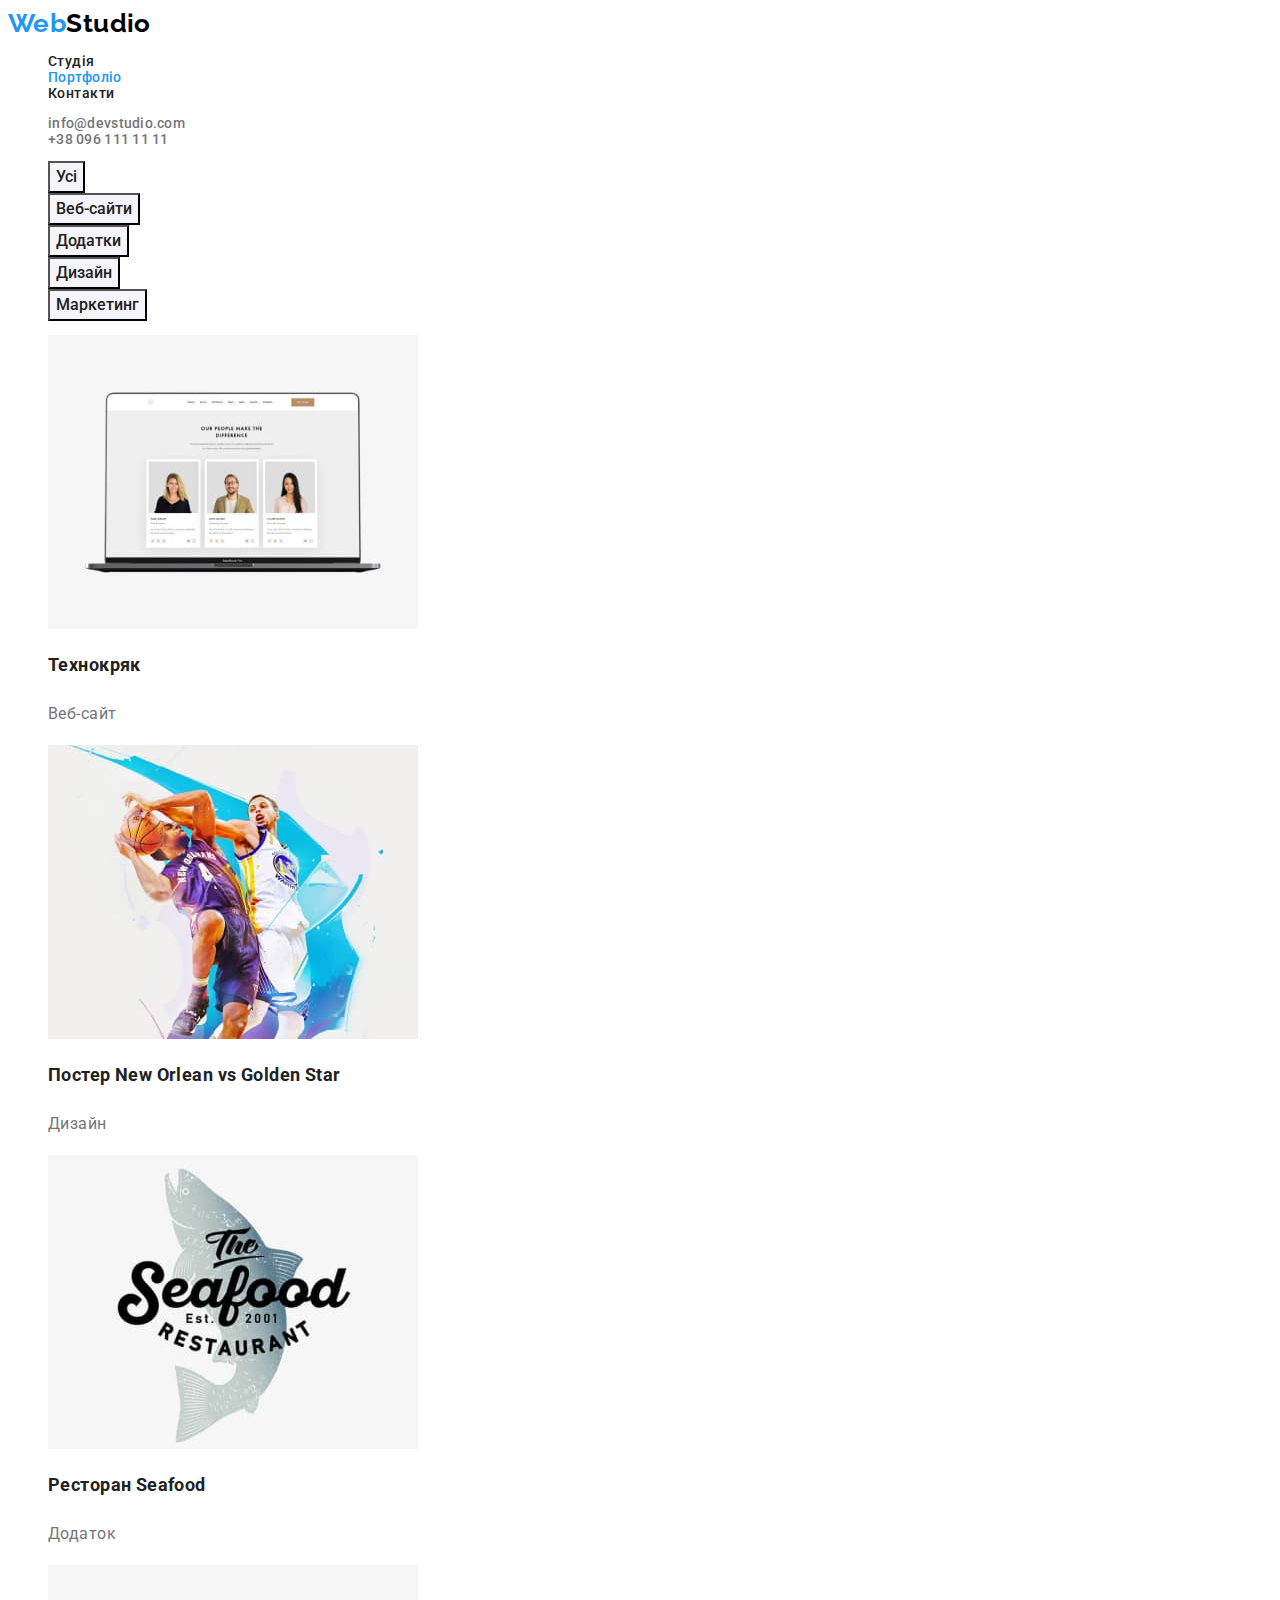
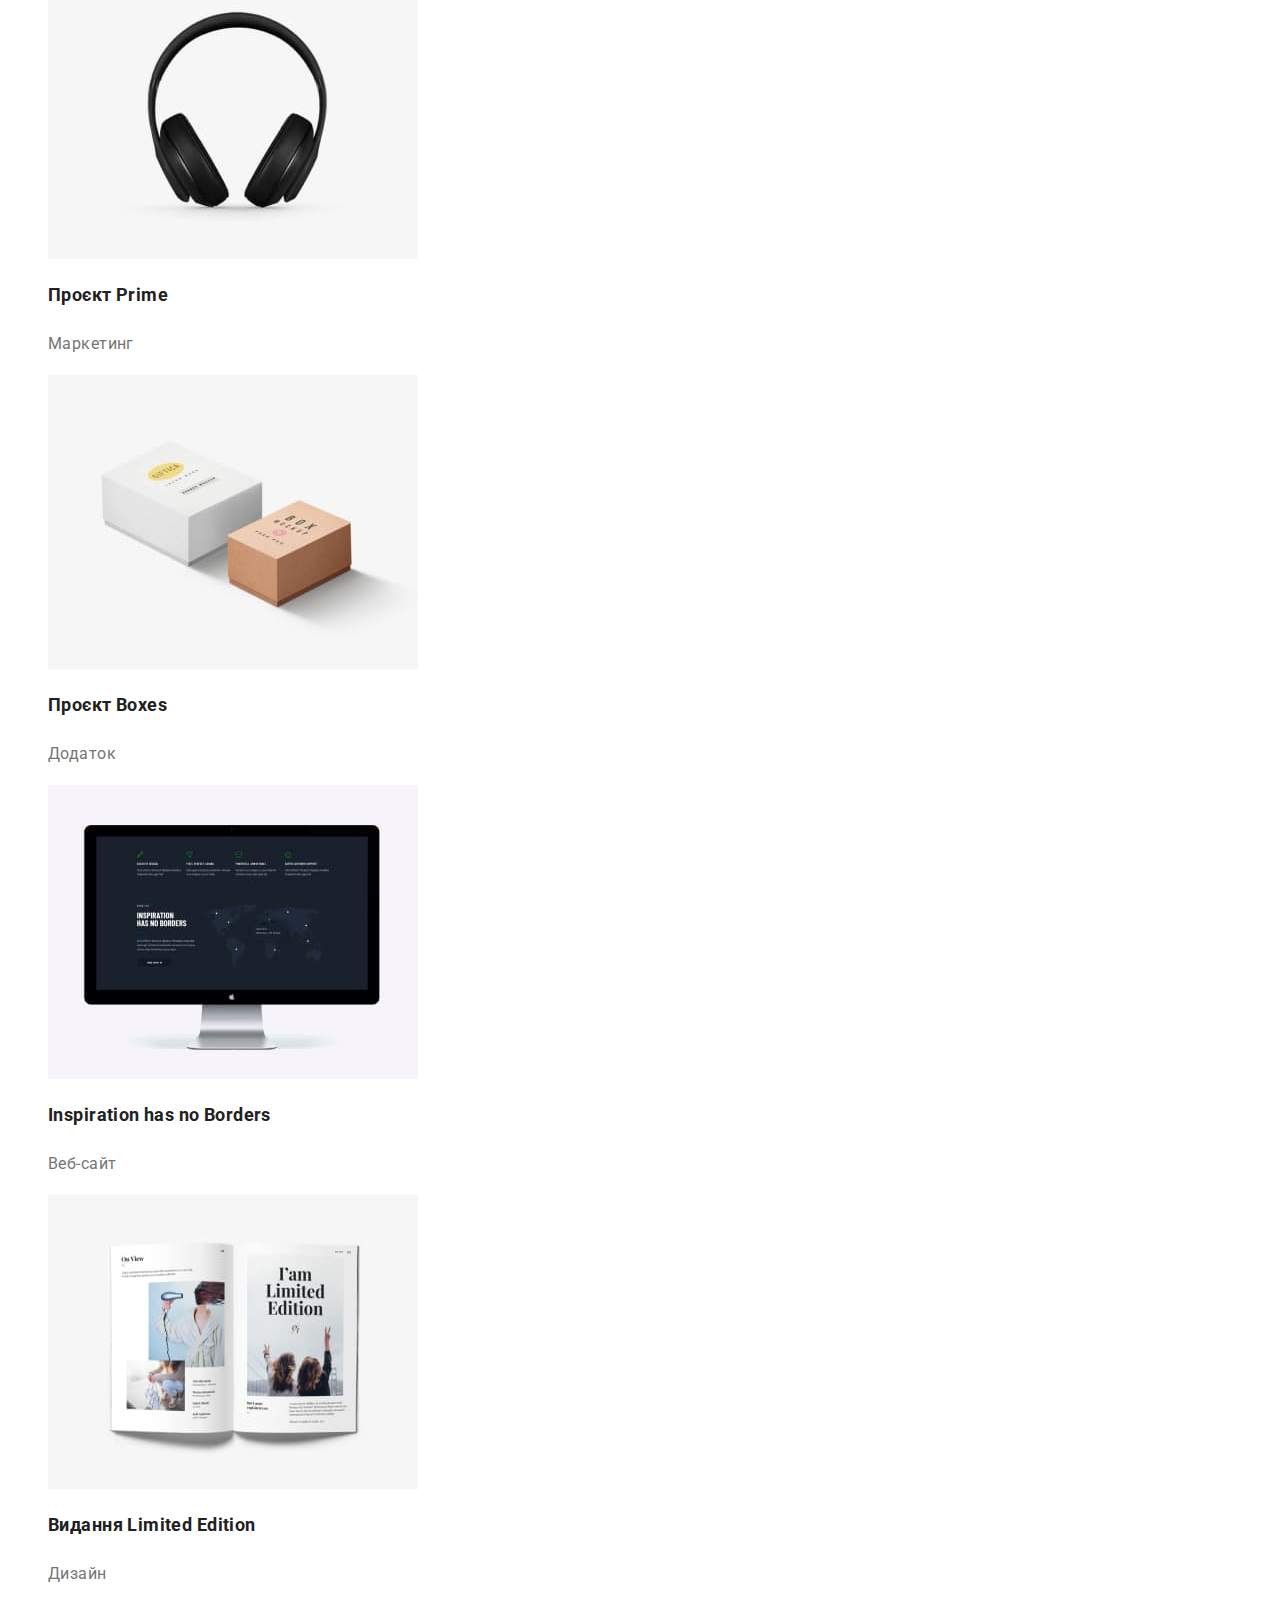
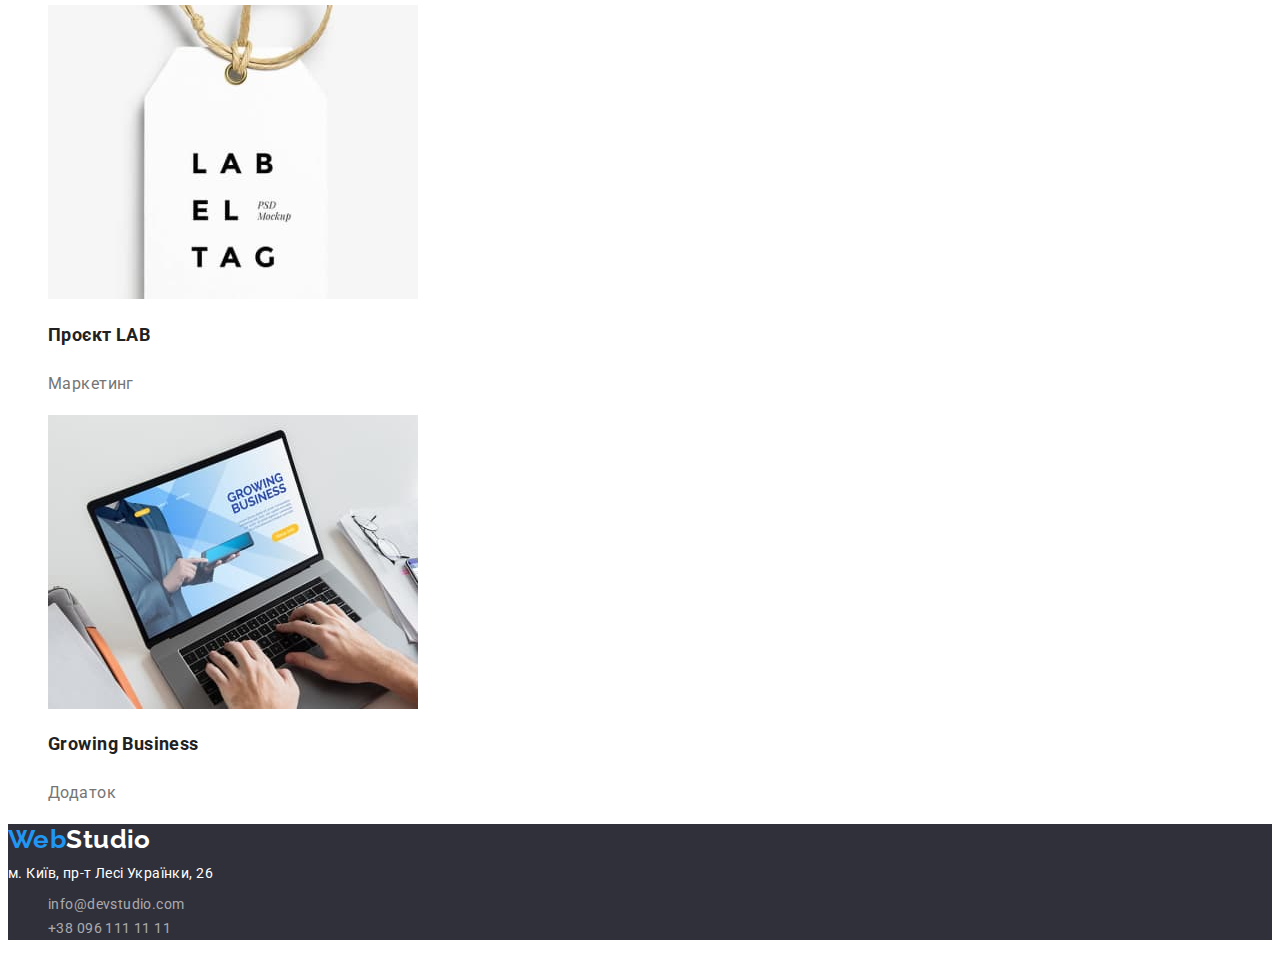
==== portfolio.html @ 8e07d80c "Initial commit" ====
<!DOCTYPE html>
<html lang="uk">
  <head>
    <meta charset="UTF-8" />
    <meta http-equiv="X-UA-Compatible" content="IE=edge" />
    <meta name="viewport" content="width=device-width, initial-scale=1.0" />
    <title>Студія</title>
    <link rel="preconnect" href="https://fonts.googleapis.com" />
    <link rel="preconnect" href="https://fonts.gstatic.com" crossorigin />
    <link
      href="https://fonts.googleapis.com/css2?family=Raleway:wght@700&family=Roboto:wght@400;500;700;900&display=swap"
      rel="stylesheet"
    />
    <link rel="stylesheet" href="./css/styless.css" />
  </head>
  <body>
    <!--header-->
    <header>
      <!--header navigation-->
      <nav class="main-nav">
        <!--logo-->
        <a class="logo" href="./index.html">
          <span class="logo-begin">Web</span><span class="logo-end">Studio</span>
        </a>
        <!--menu-->
        <ul class="site-nav list">
          <li><a class="menu" href="./index.html"> Студія</a></li>
          <li><a class="menu current" href="./portfolio.html"> Портфоліо</a></li>
          <li><a class="menu" href="./contacts"> Контакти</a></li>
        </ul>
      </nav>
      <!-- header contacts-->
      <ul class="auth-nav list">
        <li><a class="link" href="mailto:info@devstudio.com"> info@devstudio.com</a></li>
        <li><a class="link" href="tel:+380961111111"> +38 096 111 11 11</a></li>
      </ul>
    </header>

    <!--main-->
    <main>
      <section class="section-portfolio">
        <h1 hidden>Портфоліо</h1>
        <ul class="filter list">
          <li><button class="button-items" type="button">Усі</button></li>
          <li><button class="button-items" type="button">Веб-сайти</button></li>
          <li><button class="button-items" type="button">Додатки</button></li>
          <li><button class="button-items" type="button">Дизайн</button></li>
          <li><button class="button-items" type="button">Маркетинг</button></li>
        </ul>
        <ul class="cards list">
          <li class="cards-item">
            <a class="link" href="" target="_blank" rel="noreferrer noopener">
              <img
                src="images/portfolio_page/technokrjak.jpg"
                alt="Сторінка сайту з фотографією працівників"
                width="370"
                height="294"
              />
              <h2 class="cards-title">Технокряк</h2>
              <p class="cards-text">Веб-сайт</p>
            </a>
          </li>
          <li class="cards-item">
            <a class="link" href="" target="_blank" rel="noreferrer noopener">
              <img
                src="images/portfolio_page/golden-star.jpg"
                alt="Два баскетболісти"
                width="370"
                height="294"
              />
              <h2 class="cards-title">Постер <span lang="en">New Orlean vs Golden Star</span></h2>
              <p class="cards-text">Дизайн</p>
            </a>
          </li>
          <li class="cards-item">
            <a class="link" href="" target="_blank" rel="noreferrer noopener">
              <img
                src="images/portfolio_page/seafood.jpg"
                alt="Логотип ресторану з назвою"
                width="370"
                height="294"
              />
              <h2 class="cards-title">Ресторан Seafood</h2>
              <p class="cards-text">Додаток</p>
            </a>
          </li>
          <li class="cards-item">
            <a class="link" href="" target="_blank" rel="noreferrer noopener">
              <img
                src="images/portfolio_page/prime.jpg"
                alt="Навушники безпровідні"
                width="370"
                height="294"
              />
              <h2 class="cards-title">Проєкт <span lang="en">Prime</span></h2>
              <p class="cards-text">Маркетинг</p>
            </a>
          </li>
          <li class="cards-item">
            <a class="link" href="" target="_blank" rel="noreferrer noopener">
              <img
                src="images/portfolio_page/boxes.jpg"
                alt="Різнорозмірні коробки"
                width="370"
                height="294"
              />
              <h2 class="cards-title">Проєкт <span lang="en">Boxes</span></h2>
              <p class="cards-text">Додаток</p>
            </a>
          </li>
          <li class="cards-item">
            <a class="link" href="" target="_blank" rel="noreferrer noopener">
              <img
                src="images/portfolio_page/inspiration.jpg"
                alt="Сторінка сайту з текстом"
                width="370"
                height="294"
              />
              <h2 class="cards-title" lang="en">Inspiration has no Borders</h2>
              <p class="cards-text">Веб-сайт</p>
            </a>
          </li>
          <li class="cards-item">
            <a class="link" href="" target="_blank" rel="noreferrer noopener">
              <img
                src="images/portfolio_page/limited-edition.jpg"
                alt="Розгортка журналу з контентом"
                width="370"
                height="294"
              />
              <h2 class="cards-title">Видання <span lang="en">Limited Edition</span></h2>
              <p class="cards-text">Дизайн</p>
            </a>
          </li>
          <li class="cards-item">
            <a class="link" href="" target="_blank" rel="noreferrer noopener">
              <img
                src="images/portfolio_page/lab.jpg"
                alt="Лейбл з надписом"
                width="370"
                height="294"
              />
              <h2 class="cards-title">Проєкт <span lang="en">LAB</span></h2>
              <p class="cards-text">Маркетинг</p>
            </a>
          </li>
          <li class="cards-item">
            <a class="link" href="" target="_blank" rel="noreferrer noopener">
              <img
                src="images/portfolio_page/growing-business.jpg"
                alt="Робота з сайтом на ноутбуці"
                width="370"
                height="294"
              />
              <h2 class="cards-title" lang="en">Growing Business</h2>
              <p class="cards-text">Додаток</p>
            </a>
          </li>
        </ul>
      </section>
    </main>

    <!--footer-->
    <footer class="footer">
      <!--footer logo-->
      <a class="footer-logo" href="./index.html">
        Web<span class="footer-logo-end">Studio</span>
      </a>
      <!--company address-->
      <address class="adress">
        <p class="adress-street">м. Київ, пр-т Лесі Українки, 26</p>
        <!-- footer contacts-->
        <ul class="auth-adress list">
          <li><a class="contact-link" href="mailto:info@devstudio.com"> info@devstudio.com</a></li>
          <li>
            <a class="contact-link" href="tel:+380961111111"> +38 096 111 11 11</a>
          </li>
        </ul>
      </address>
    </footer>
  </body>
</html>
---- css/styless.css ----
:root {
  /* background-color */
  --main-background-color: #ffffff;
  --dark-background-color: #2f303a;
  --light-background-color: #f5f4fa;
  --filter-button-background-color: #f5f4fa;
  /* text-color */
  --main-text-color: #757575;
  --title-text-color: #212121;
  --active-button-text-color: #ffffff;
  --main-title-color: #ffffff;
  --footer-link: rgba(255, 255, 255, 0.6);
  /* accent-color */
  --accent-color: #2196f3;
  --logo-end-dark: #000000;
  --logo-end-light: #ffffff;

  /* fonts */
  --main-font-family: 'Roboto', sans-serif;
  --secondary-font-family: 'Raleway', sans-serif;
}
body {
  font-family: 'Roboto', sans-serif;
  color: var(--main-text-color);
  font-size: 14px;
  letter-spacing: 0.03em;

  background-color: var(--main-background-color);
}

.list {
  list-style: none;
}

/* header styless */
/* logo */
.logo {
  font-family: 'Raleway', sans-serif;
  font-weight: 700;
  font-size: 26px;
  line-height: calc(31 / 26);
  text-decoration: none;
}
.logo-begin {
  color: var(--accent-color);
}
.logo-end {
  color: var(--logo-end-dark);
}

/* menu */
.site-nav .menu {
  color: var(--title-text-color);
  font-weight: 500;
  line-height: calc(16 / 14);
  text-decoration: none;
}
.site-nav .menu:hover,
.site-nav .menu:focus {
  color: var(--accent-color);
}
.site-nav .current {
  color: var(--accent-color);
}

/* contacts */
.auth-nav .link {
  color: var(--main-text-color);
  font-weight: 500;
  line-height: calc(16 / 14);
  letter-spacing: 0.02em;
  text-decoration: none;
}
.auth-nav .link:hover,
.auth-nav .link:focus {
  color: var(--accent-color);
}

/* MAIN PAGE */
/* main */
.order {
  background-color: var(--dark-background-color);
}
.main-title {
  color: var(--main-title-color);
  font-weight: 900;
  font-size: 44px;
  line-height: calc(60 / 44);
  text-align: center;
  letter-spacing: 0.06em;
  text-transform: uppercase;
}
.order-button {
  font-family: inherit;
  color: var(--active-button-text-color);
  font-weight: 700;
  font-size: 16px;
  line-height: calc(30 / 16);
  text-align: center;
  letter-spacing: 0.06em;

  background-color: var(--accent-color);
  cursor: pointer;
}
.section-title {
  color: var(--title-text-color);
  font-weight: 700;
  font-size: 36px;
  line-height: calc(42 / 36);
  text-align: center;
}
.features-title {
  color: var(--title-text-color);
  font-weight: 700;
  line-height: calc(16 / 14);
  text-transform: uppercase;
}

.team-title {
  color: var(--title-text-color);
  font-weight: 500;
  font-size: 16px;
  line-height: calc(19 / 16);
  text-align: center;
}

.features-text {
  line-height: calc(24 / 14);
}
.team-text {
  font-size: 16px;
  line-height: calc(19 / 16);
  text-align: center;
}
.team-background-color {
  background-color: var(--light-background-color);
}

/* footer */
.footer {
  background-color: var(--dark-background-color);
}
.footer-logo {
  font-family: 'Raleway', 'Oleo Script', sans-serif;
  color: var(--accent-color);
  font-weight: 700;
  font-size: 26px;
  line-height: calc(31 / 26);
  text-decoration: none;
}
.footer-logo-end {
  color: var(--logo-end-light);
}

.adress {
  font-style: normal;
}
.adress-street {
  color: var(--main-title-color);
  font-style: normal;
  line-height: calc(14 / 24);
}
.contact-link {
  color: var(--footer-link);
  line-height: calc(24 / 14);
  text-decoration: none;
}
.contact-link:hover,
.contact-link:focus {
  color: var(--accent-color);
}

/* PORTFOLIO PAGE */

.button-items {
  font-family: inherit;
  color: var(--title-text-color);
  font-weight: 500;
  font-size: 16px;
  line-height: calc(26 / 16);
  text-align: center;

  background-color: var(--filter-button-background-color);
  cursor: pointer;
}
.button-items:hover,
.button-items:focus {
  color: var(--active-button-text-color);

  background-color: var(--accent-color);
}
.cards-item .link {
  color: inherit;
  text-decoration: none;
}
.cards-title {
  color: var(--title-text-color);
  font-weight: 700;
  font-size: 18px;
  line-height: calc(36 / 18);
}
.cards-text {
  font-size: 16px;
  line-height: calc(30 / 16);
}
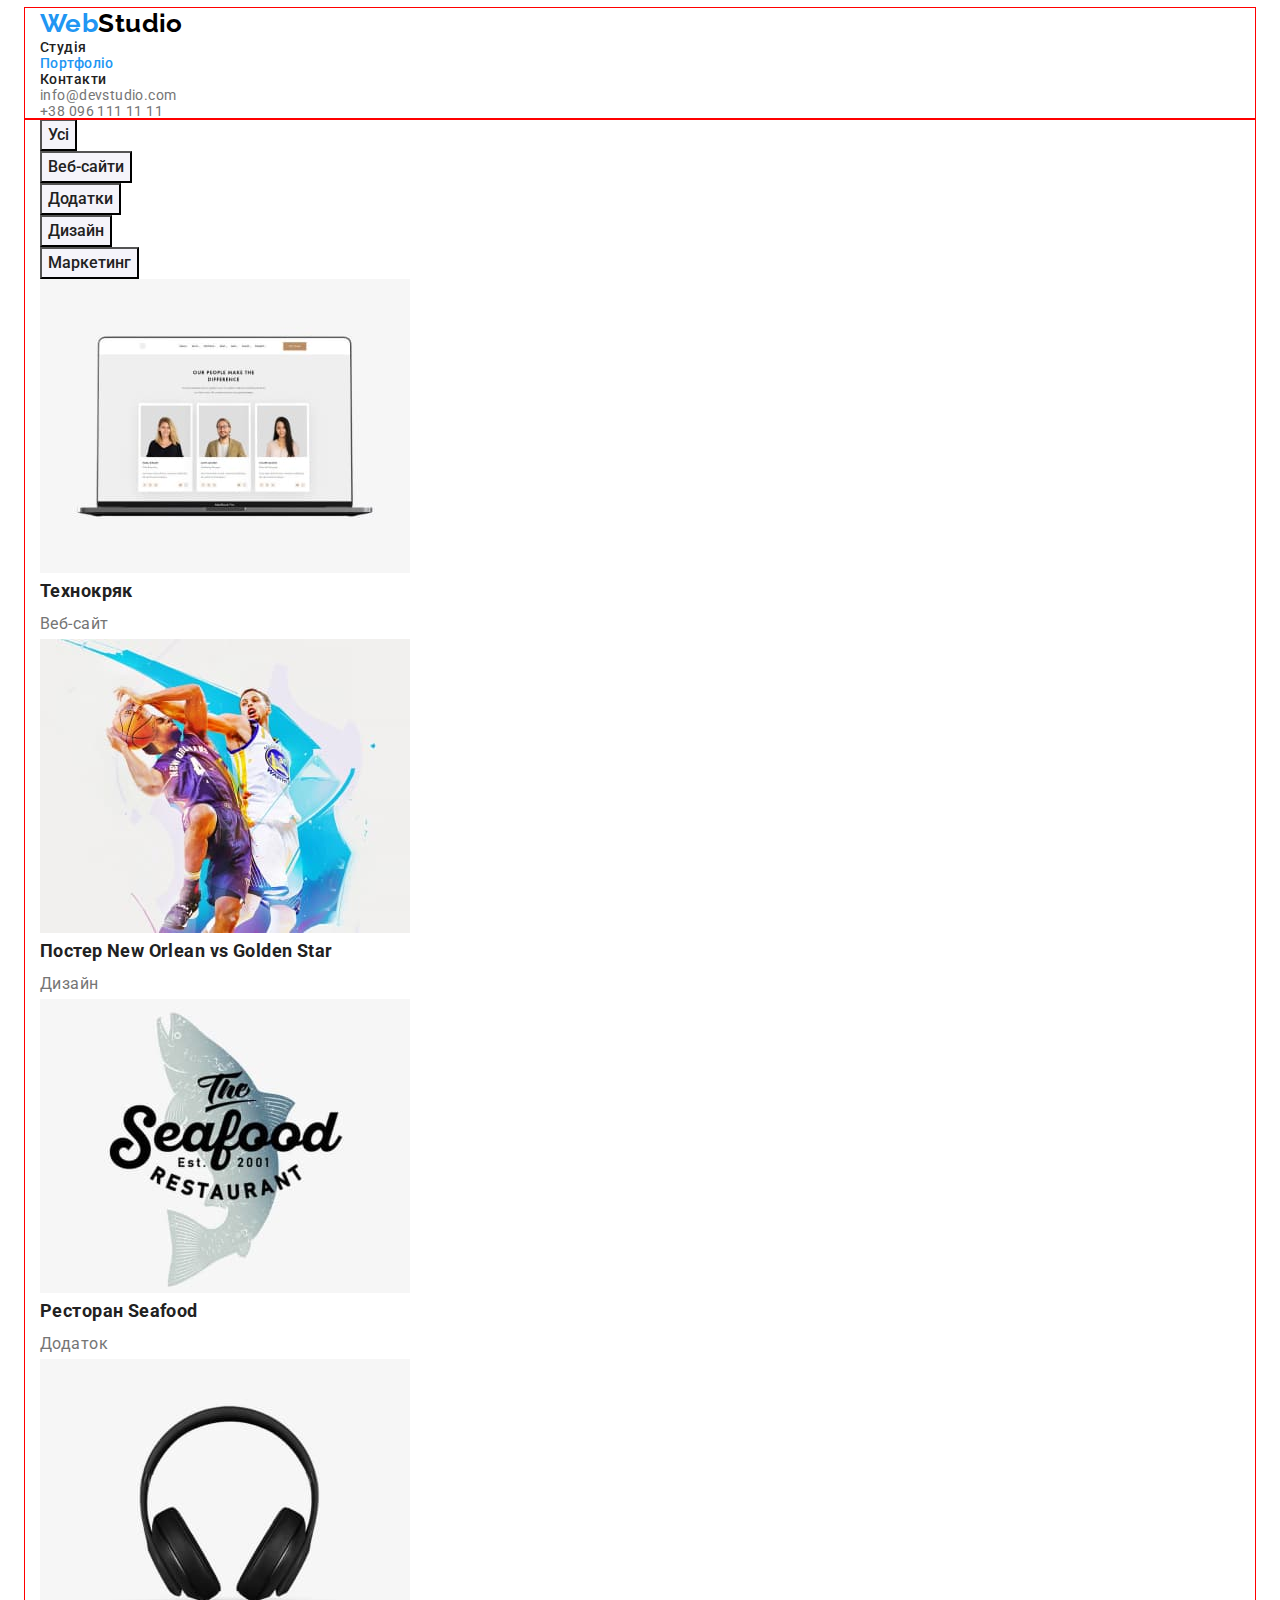
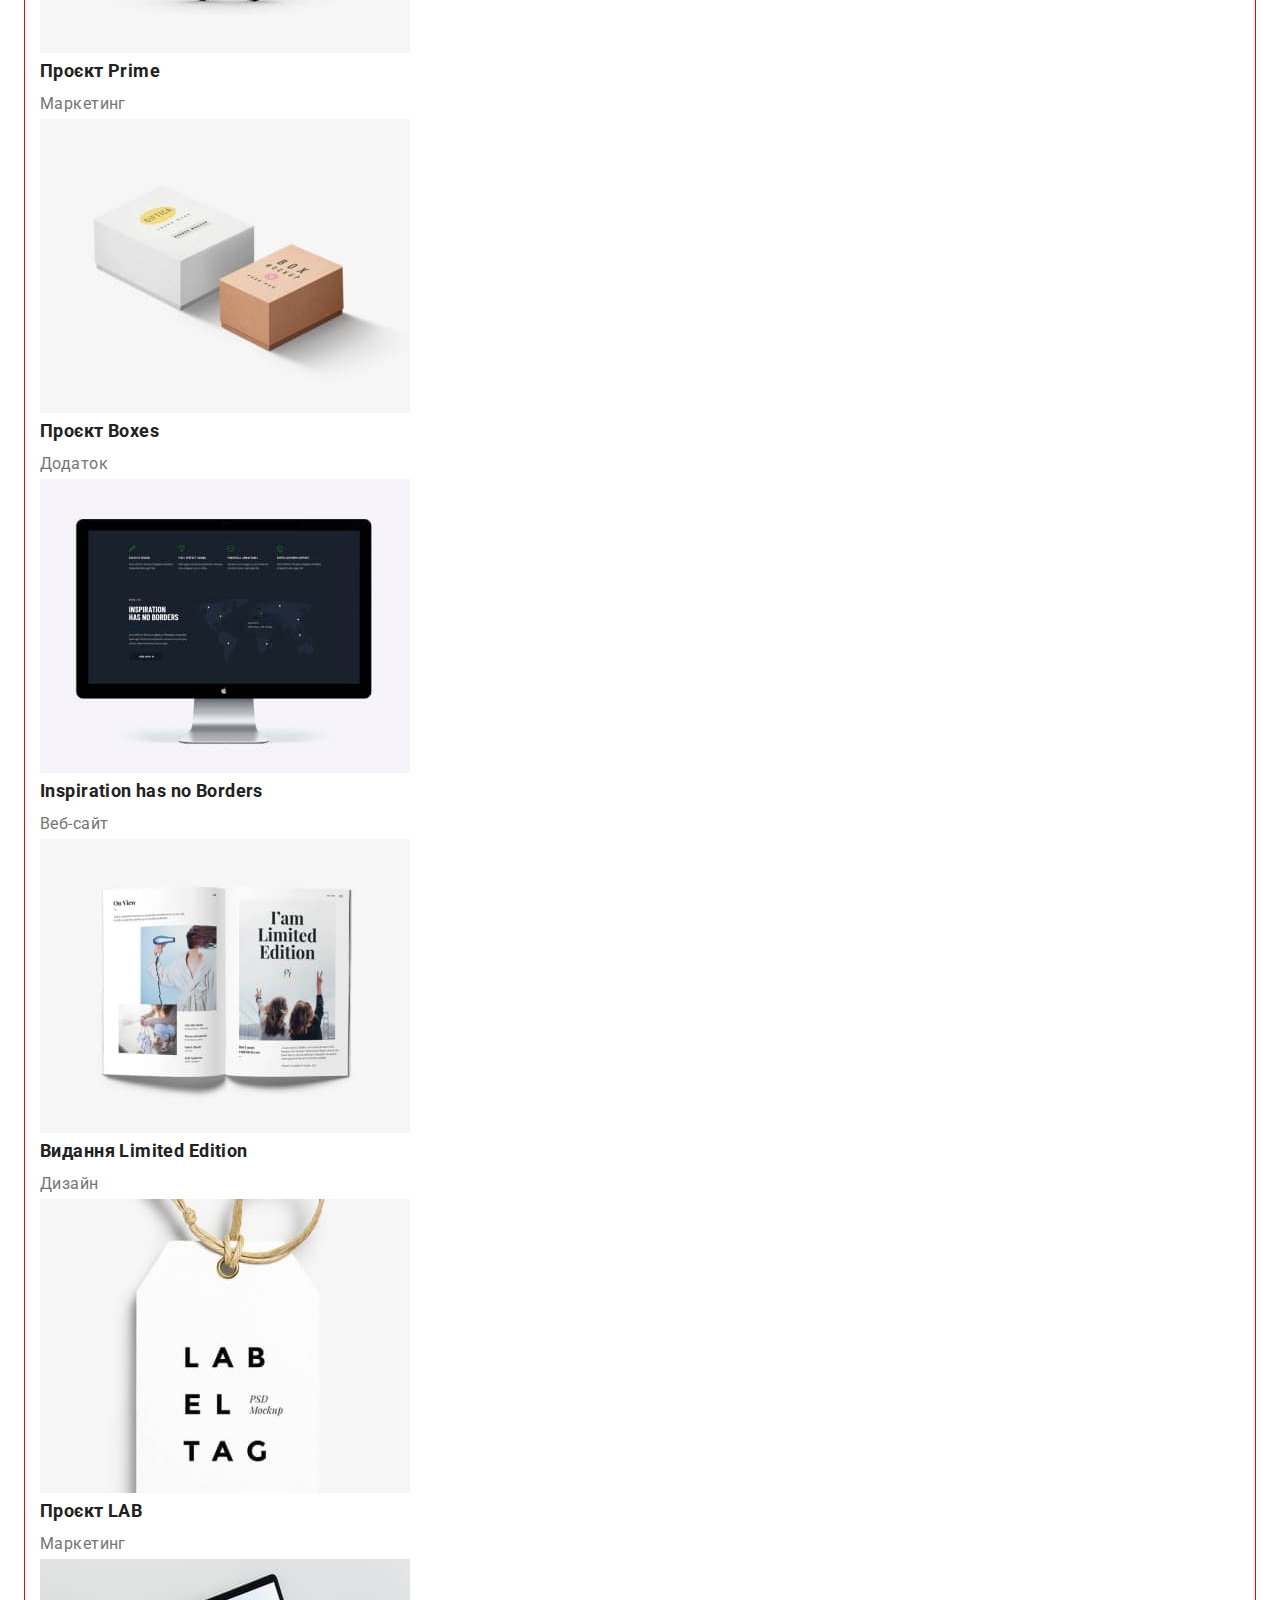
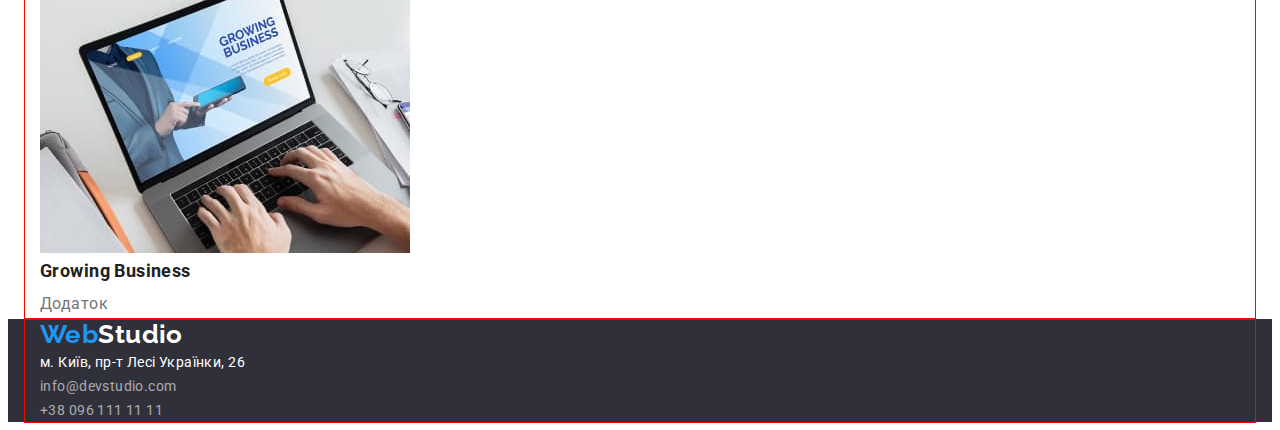
==== commit 16ac84e4: "feat: add some position" ====
--- a/portfolio.html
+++ b/portfolio.html
@@ -5,178 +5,196 @@
     <meta http-equiv="X-UA-Compatible" content="IE=edge" />
     <meta name="viewport" content="width=device-width, initial-scale=1.0" />
     <title>Студія</title>
+    <!-- fonts -->
     <link rel="preconnect" href="https://fonts.googleapis.com" />
     <link rel="preconnect" href="https://fonts.gstatic.com" crossorigin />
     <link
       href="https://fonts.googleapis.com/css2?family=Raleway:wght@700&family=Roboto:wght@400;500;700;900&display=swap"
       rel="stylesheet"
     />
+    <!-- modern normalize -->
+    <link
+      rel="stylesheet"
+      href="https://cdnjs.cloudflare.com/ajax/libs/modern-normalize/1.1.0/modern-normalize.min.css"
+      integrity="sha512-wpPYUAdjBVSE4KJnH1VR1HeZfpl1ub8YT/NKx4PuQ5NmX2tKuGu6U/JRp5y+Y8XG2tV+wKQpNHVUX03MfMFn9Q=="
+      crossorigin="anonymous"
+      referrerpolicy="no-referrer"
+    />
+    <!-- custom styless -->
     <link rel="stylesheet" href="./css/styless.css" />
   </head>
   <body>
     <!--header-->
     <header>
-      <!--header navigation-->
-      <nav class="main-nav">
-        <!--logo-->
-        <a class="logo" href="./index.html">
-          <span class="logo-begin">Web</span><span class="logo-end">Studio</span>
-        </a>
-        <!--menu-->
-        <ul class="site-nav list">
-          <li><a class="menu" href="./index.html"> Студія</a></li>
-          <li><a class="menu current" href="./portfolio.html"> Портфоліо</a></li>
-          <li><a class="menu" href="./contacts"> Контакти</a></li>
+      <div class="container">
+        <!--header navigation-->
+        <nav>
+          <!--logo-->
+          <a class="logo link" href="./index.html">
+            <span class="logo-begin">Web</span><span class="logo-end">Studio</span></a
+          >
+          <!--menu-->
+          <ul class="site-nav list">
+            <li><a class="menu link" href="./index.html"> Студія</a></li>
+            <li><a class="menu current link" href="./portfolio.html"> Портфоліо</a></li>
+            <li><a class="menu link" href="./contacts"> Контакти</a></li>
+          </ul>
+        </nav>
+        <!-- header contacts-->
+        <ul class="auth-nav list">
+          <li><a class="link" href="mailto:info@devstudio.com"> info@devstudio.com</a></li>
+          <li><a class="link" href="tel:+380961111111"> +38 096 111 11 11</a></li>
         </ul>
-      </nav>
-      <!-- header contacts-->
-      <ul class="auth-nav list">
-        <li><a class="link" href="mailto:info@devstudio.com"> info@devstudio.com</a></li>
-        <li><a class="link" href="tel:+380961111111"> +38 096 111 11 11</a></li>
-      </ul>
+      </div>
     </header>
 
     <!--main-->
     <main>
       <section class="section-portfolio">
-        <h1 hidden>Портфоліо</h1>
-        <ul class="filter list">
-          <li><button class="button-items" type="button">Усі</button></li>
-          <li><button class="button-items" type="button">Веб-сайти</button></li>
-          <li><button class="button-items" type="button">Додатки</button></li>
-          <li><button class="button-items" type="button">Дизайн</button></li>
-          <li><button class="button-items" type="button">Маркетинг</button></li>
-        </ul>
-        <ul class="cards list">
-          <li class="cards-item">
-            <a class="link" href="" target="_blank" rel="noreferrer noopener">
-              <img
-                src="images/portfolio_page/technokrjak.jpg"
-                alt="Сторінка сайту з фотографією працівників"
-                width="370"
-                height="294"
-              />
-              <h2 class="cards-title">Технокряк</h2>
-              <p class="cards-text">Веб-сайт</p>
-            </a>
-          </li>
-          <li class="cards-item">
-            <a class="link" href="" target="_blank" rel="noreferrer noopener">
-              <img
-                src="images/portfolio_page/golden-star.jpg"
-                alt="Два баскетболісти"
-                width="370"
-                height="294"
-              />
-              <h2 class="cards-title">Постер <span lang="en">New Orlean vs Golden Star</span></h2>
-              <p class="cards-text">Дизайн</p>
-            </a>
-          </li>
-          <li class="cards-item">
-            <a class="link" href="" target="_blank" rel="noreferrer noopener">
-              <img
-                src="images/portfolio_page/seafood.jpg"
-                alt="Логотип ресторану з назвою"
-                width="370"
-                height="294"
-              />
-              <h2 class="cards-title">Ресторан Seafood</h2>
-              <p class="cards-text">Додаток</p>
-            </a>
-          </li>
-          <li class="cards-item">
-            <a class="link" href="" target="_blank" rel="noreferrer noopener">
-              <img
-                src="images/portfolio_page/prime.jpg"
-                alt="Навушники безпровідні"
-                width="370"
-                height="294"
-              />
-              <h2 class="cards-title">Проєкт <span lang="en">Prime</span></h2>
-              <p class="cards-text">Маркетинг</p>
-            </a>
-          </li>
-          <li class="cards-item">
-            <a class="link" href="" target="_blank" rel="noreferrer noopener">
-              <img
-                src="images/portfolio_page/boxes.jpg"
-                alt="Різнорозмірні коробки"
-                width="370"
-                height="294"
-              />
-              <h2 class="cards-title">Проєкт <span lang="en">Boxes</span></h2>
-              <p class="cards-text">Додаток</p>
-            </a>
-          </li>
-          <li class="cards-item">
-            <a class="link" href="" target="_blank" rel="noreferrer noopener">
-              <img
-                src="images/portfolio_page/inspiration.jpg"
-                alt="Сторінка сайту з текстом"
-                width="370"
-                height="294"
-              />
-              <h2 class="cards-title" lang="en">Inspiration has no Borders</h2>
-              <p class="cards-text">Веб-сайт</p>
-            </a>
-          </li>
-          <li class="cards-item">
-            <a class="link" href="" target="_blank" rel="noreferrer noopener">
-              <img
-                src="images/portfolio_page/limited-edition.jpg"
-                alt="Розгортка журналу з контентом"
-                width="370"
-                height="294"
-              />
-              <h2 class="cards-title">Видання <span lang="en">Limited Edition</span></h2>
-              <p class="cards-text">Дизайн</p>
-            </a>
-          </li>
-          <li class="cards-item">
-            <a class="link" href="" target="_blank" rel="noreferrer noopener">
-              <img
-                src="images/portfolio_page/lab.jpg"
-                alt="Лейбл з надписом"
-                width="370"
-                height="294"
-              />
-              <h2 class="cards-title">Проєкт <span lang="en">LAB</span></h2>
-              <p class="cards-text">Маркетинг</p>
-            </a>
-          </li>
-          <li class="cards-item">
-            <a class="link" href="" target="_blank" rel="noreferrer noopener">
-              <img
-                src="images/portfolio_page/growing-business.jpg"
-                alt="Робота з сайтом на ноутбуці"
-                width="370"
-                height="294"
-              />
-              <h2 class="cards-title" lang="en">Growing Business</h2>
-              <p class="cards-text">Додаток</p>
-            </a>
-          </li>
-        </ul>
+        <div class="container">
+          <h1 hidden>Портфоліо</h1>
+          <ul class="filter list">
+            <li><button class="button-items" type="button">Усі</button></li>
+            <li><button class="button-items" type="button">Веб-сайти</button></li>
+            <li><button class="button-items" type="button">Додатки</button></li>
+            <li><button class="button-items" type="button">Дизайн</button></li>
+            <li><button class="button-items" type="button">Маркетинг</button></li>
+          </ul>
+          <ul class="cards list">
+            <li class="cards-item">
+              <a class="link" href="" target="_blank" rel="noreferrer noopener">
+                <img
+                  src="images/portfolio_page/technokrjak.jpg"
+                  alt="Сторінка сайту з фотографією працівників"
+                  width="370"
+                  height="294"
+                />
+                <h2 class="cards-title">Технокряк</h2>
+                <p class="cards-text">Веб-сайт</p>
+              </a>
+            </li>
+            <li class="cards-item">
+              <a class="link" href="" target="_blank" rel="noreferrer noopener">
+                <img
+                  src="images/portfolio_page/golden-star.jpg"
+                  alt="Два баскетболісти"
+                  width="370"
+                  height="294"
+                />
+                <h2 class="cards-title">Постер <span lang="en">New Orlean vs Golden Star</span></h2>
+                <p class="cards-text">Дизайн</p>
+              </a>
+            </li>
+            <li class="cards-item">
+              <a class="link" href="" target="_blank" rel="noreferrer noopener">
+                <img
+                  src="images/portfolio_page/seafood.jpg"
+                  alt="Логотип ресторану з назвою"
+                  width="370"
+                  height="294"
+                />
+                <h2 class="cards-title">Ресторан Seafood</h2>
+                <p class="cards-text">Додаток</p>
+              </a>
+            </li>
+            <li class="cards-item">
+              <a class="link" href="" target="_blank" rel="noreferrer noopener">
+                <img
+                  src="images/portfolio_page/prime.jpg"
+                  alt="Навушники безпровідні"
+                  width="370"
+                  height="294"
+                />
+                <h2 class="cards-title">Проєкт <span lang="en">Prime</span></h2>
+                <p class="cards-text">Маркетинг</p>
+              </a>
+            </li>
+            <li class="cards-item">
+              <a class="link" href="" target="_blank" rel="noreferrer noopener">
+                <img
+                  src="images/portfolio_page/boxes.jpg"
+                  alt="Різнорозмірні коробки"
+                  width="370"
+                  height="294"
+                />
+                <h2 class="cards-title">Проєкт <span lang="en">Boxes</span></h2>
+                <p class="cards-text">Додаток</p>
+              </a>
+            </li>
+            <li class="cards-item">
+              <a class="link" href="" target="_blank" rel="noreferrer noopener">
+                <img
+                  src="images/portfolio_page/inspiration.jpg"
+                  alt="Сторінка сайту з текстом"
+                  width="370"
+                  height="294"
+                />
+                <h2 class="cards-title" lang="en">Inspiration has no Borders</h2>
+                <p class="cards-text">Веб-сайт</p>
+              </a>
+            </li>
+            <li class="cards-item">
+              <a class="link" href="" target="_blank" rel="noreferrer noopener">
+                <img
+                  src="images/portfolio_page/limited-edition.jpg"
+                  alt="Розгортка журналу з контентом"
+                  width="370"
+                  height="294"
+                />
+                <h2 class="cards-title">Видання <span lang="en">Limited Edition</span></h2>
+                <p class="cards-text">Дизайн</p>
+              </a>
+            </li>
+            <li class="cards-item">
+              <a class="link" href="" target="_blank" rel="noreferrer noopener">
+                <img
+                  src="images/portfolio_page/lab.jpg"
+                  alt="Лейбл з надписом"
+                  width="370"
+                  height="294"
+                />
+                <h2 class="cards-title">Проєкт <span lang="en">LAB</span></h2>
+                <p class="cards-text">Маркетинг</p>
+              </a>
+            </li>
+            <li class="cards-item">
+              <a class="link" href="" target="_blank" rel="noreferrer noopener">
+                <img
+                  src="images/portfolio_page/growing-business.jpg"
+                  alt="Робота з сайтом на ноутбуці"
+                  width="370"
+                  height="294"
+                />
+                <h2 class="cards-title" lang="en">Growing Business</h2>
+                <p class="cards-text">Додаток</p>
+              </a>
+            </li>
+          </ul>
+        </div>
       </section>
     </main>
 
     <!--footer-->
     <footer class="footer">
-      <!--footer logo-->
-      <a class="footer-logo" href="./index.html">
-        Web<span class="footer-logo-end">Studio</span>
-      </a>
-      <!--company address-->
-      <address class="adress">
-        <p class="adress-street">м. Київ, пр-т Лесі Українки, 26</p>
-        <!-- footer contacts-->
-        <ul class="auth-adress list">
-          <li><a class="contact-link" href="mailto:info@devstudio.com"> info@devstudio.com</a></li>
-          <li>
-            <a class="contact-link" href="tel:+380961111111"> +38 096 111 11 11</a>
-          </li>
-        </ul>
-      </address>
+      <div class="container">
+        <!--footer logo-->
+        <a class="footer-logo link" href="./index.html">
+          Web<span class="footer-logo-end">Studio</span>
+        </a>
+        <!--company address-->
+        <address class="adress">
+          <p class="adress-street">м. Київ, пр-т Лесі Українки, 26</p>
+          <!-- footer contacts-->
+          <ul class="auth-adress list">
+            <li>
+              <a class="contact-link link" href="mailto:info@devstudio.com"> info@devstudio.com</a>
+            </li>
+            <li>
+              <a class="contact-link link" href="tel:+380961111111"> +38 096 111 11 11</a>
+            </li>
+          </ul>
+        </address>
+      </div>
     </footer>
   </body>
 </html>
--- a/css/styless.css
+++ b/css/styless.css
@@ -18,6 +18,9 @@
   /* fonts */
   --main-font-family: 'Roboto', sans-serif;
   --secondary-font-family: 'Raleway', sans-serif;
+
+  /* other */
+  --btn-radius: 4px;
 }
 body {
   font-family: 'Roboto', sans-serif;
@@ -28,10 +31,41 @@
   background-color: var(--main-background-color);
 }
 
+/* reset */
+h1,
+h2,
+h3,
+h4,
+h5,
+h6,
+p {
+  margin: 0;
+}
+
 .list {
   list-style: none;
-}
-
+  margin: 0;
+  padding: 0;
+}
+
+img {
+  display: block;
+}
+
+.link {
+  text-decoration: none;
+  color: currentColor;
+}
+
+/* container */
+.container {
+  width: 1200px;
+  padding-left: 15px;
+  padding-right: 15px;
+  margin-left: auto;
+  margin-right: auto;
+  outline: 1px solid red;
+}
 /* header styless */
 /* logo */
 .logo {
@@ -39,7 +73,6 @@
   font-weight: 700;
   font-size: 26px;
   line-height: calc(31 / 26);
-  text-decoration: none;
 }
 .logo-begin {
   color: var(--accent-color);
@@ -53,7 +86,6 @@
   color: var(--title-text-color);
   font-weight: 500;
   line-height: calc(16 / 14);
-  text-decoration: none;
 }
 .site-nav .menu:hover,
 .site-nav .menu:focus {
@@ -64,12 +96,11 @@
 }
 
 /* contacts */
-.auth-nav .link {
+.auth-nav.link {
   color: var(--main-text-color);
   font-weight: 500;
   line-height: calc(16 / 14);
   letter-spacing: 0.02em;
-  text-decoration: none;
 }
 .auth-nav .link:hover,
 .auth-nav .link:focus {
@@ -80,17 +111,29 @@
 /* main */
 .order {
   background-color: var(--dark-background-color);
-}
+  text-align: center;
+}
+
+.order .container {
+  padding-top: 195px;
+  padding-bottom: 200px;
+}
+
 .main-title {
+  margin-bottom: 35px;
+
   color: var(--main-title-color);
   font-weight: 900;
   font-size: 44px;
   line-height: calc(60 / 44);
-  text-align: center;
   letter-spacing: 0.06em;
   text-transform: uppercase;
 }
+
 .order-button {
+  width: 216px;
+  min-height: 50px;
+  padding: 9px 30px;
   font-family: inherit;
   color: var(--active-button-text-color);
   font-weight: 700;
@@ -101,7 +144,10 @@
 
   background-color: var(--accent-color);
   cursor: pointer;
-}
+  border: 1px solid transparent;
+  border-radius: var(--btn-radius);
+}
+
 .section-title {
   color: var(--title-text-color);
   font-weight: 700;
@@ -146,7 +192,6 @@
   font-weight: 700;
   font-size: 26px;
   line-height: calc(31 / 26);
-  text-decoration: none;
 }
 .footer-logo-end {
   color: var(--logo-end-light);
@@ -158,12 +203,11 @@
 .adress-street {
   color: var(--main-title-color);
   font-style: normal;
-  line-height: calc(14 / 24);
+  line-height: calc(24 / 14);
 }
 .contact-link {
   color: var(--footer-link);
   line-height: calc(24 / 14);
-  text-decoration: none;
 }
 .contact-link:hover,
 .contact-link:focus {
@@ -191,7 +235,6 @@
 }
 .cards-item .link {
   color: inherit;
-  text-decoration: none;
 }
 .cards-title {
   color: var(--title-text-color);
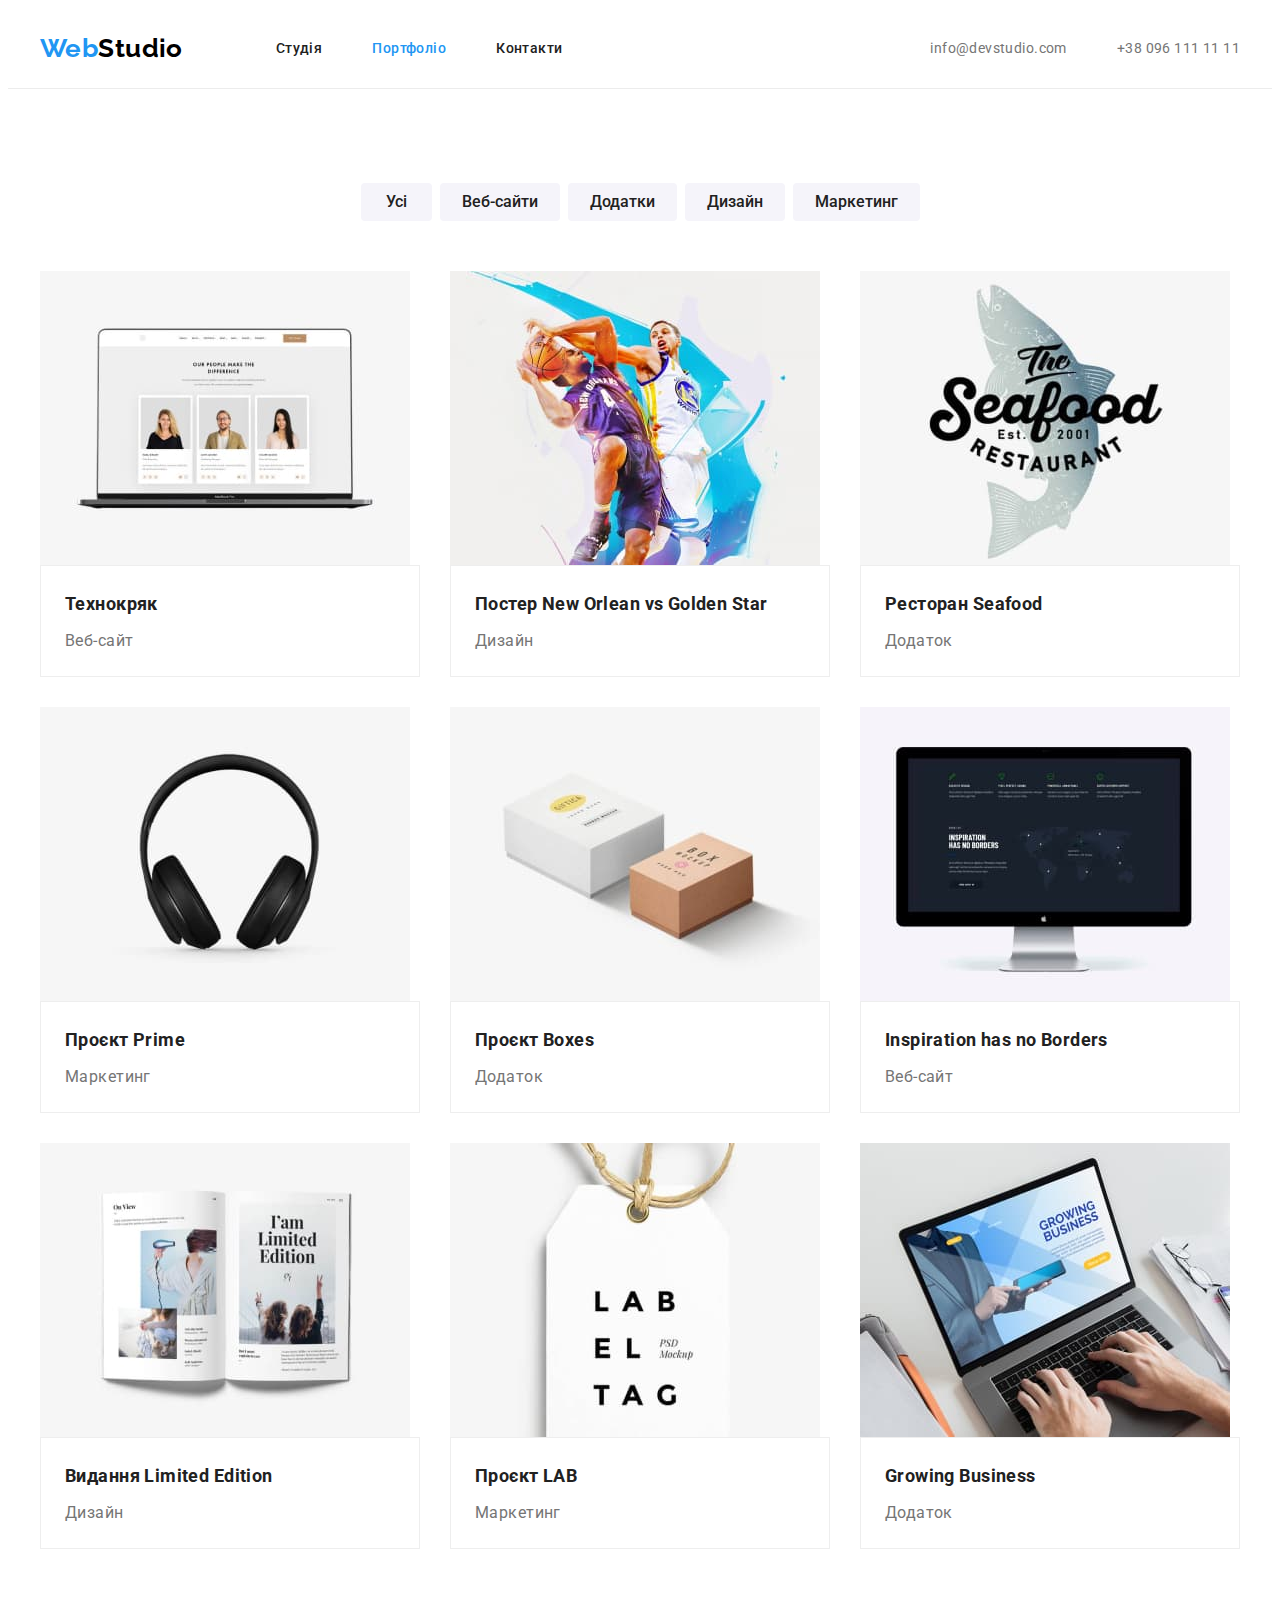
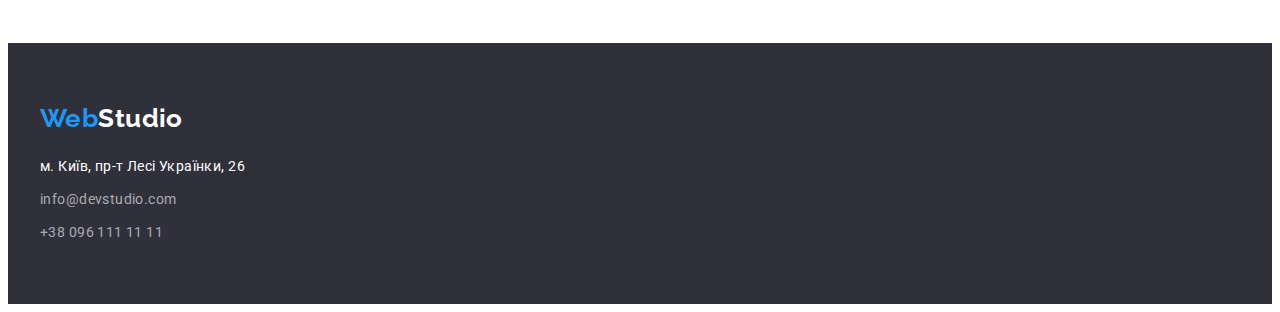
==== commit 5f45ca6a: "feat: add  positioning" ====
--- a/portfolio.html
+++ b/portfolio.html
@@ -25,148 +25,208 @@
   </head>
   <body>
     <!--header-->
-    <header>
-      <div class="container">
+    <header class="header">
+      <div class="container header-nav">
         <!--header navigation-->
-        <nav>
+        <nav class="main-nav">
           <!--logo-->
           <a class="logo link" href="./index.html">
             <span class="logo-begin">Web</span><span class="logo-end">Studio</span></a
           >
           <!--menu-->
           <ul class="site-nav list">
-            <li><a class="menu link" href="./index.html"> Студія</a></li>
-            <li><a class="menu current link" href="./portfolio.html"> Портфоліо</a></li>
-            <li><a class="menu link" href="./contacts"> Контакти</a></li>
+            <li class="item"><a class="menu link" href="./index.html"> Студія</a></li>
+            <li class="item">
+              <a class="menu current link" href="./portfolio.html"> Портфоліо</a>
+            </li>
+            <li class="item"><a class="menu link" href="./contacts"> Контакти</a></li>
           </ul>
         </nav>
         <!-- header contacts-->
         <ul class="auth-nav list">
-          <li><a class="link" href="mailto:info@devstudio.com"> info@devstudio.com</a></li>
-          <li><a class="link" href="tel:+380961111111"> +38 096 111 11 11</a></li>
+          <li class="item">
+            <a class="link" href="mailto:info@devstudio.com"> info@devstudio.com</a>
+          </li>
+          <li class="item"><a class="link" href="tel:+380961111111"> +38 096 111 11 11</a></li>
         </ul>
       </div>
     </header>
-
     <!--main-->
     <main>
-      <section class="section-portfolio">
+      <section class="section section-portfolio">
         <div class="container">
           <h1 hidden>Портфоліо</h1>
           <ul class="filter list">
-            <li><button class="button-items" type="button">Усі</button></li>
-            <li><button class="button-items" type="button">Веб-сайти</button></li>
-            <li><button class="button-items" type="button">Додатки</button></li>
-            <li><button class="button-items" type="button">Дизайн</button></li>
-            <li><button class="button-items" type="button">Маркетинг</button></li>
+            <li class="item">
+              <button class="button-items btn-padding-else" type="button">Усі</button>
+            </li>
+            <li class="item"><button class="button-items" type="button">Веб-сайти</button></li>
+            <li class="item"><button class="button-items" type="button">Додатки</button></li>
+            <li class="item"><button class="button-items" type="button">Дизайн</button></li>
+            <li class="item"><button class="button-items" type="button">Маркетинг</button></li>
           </ul>
           <ul class="cards list">
             <li class="cards-item">
               <a class="link" href="" target="_blank" rel="noreferrer noopener">
                 <img
+                  class="img-card"
                   src="images/portfolio_page/technokrjak.jpg"
                   alt="Сторінка сайту з фотографією працівників"
                   width="370"
                   height="294"
                 />
-                <h2 class="cards-title">Технокряк</h2>
-                <p class="cards-text">Веб-сайт</p>
-              </a>
-            </li>
-            <li class="cards-item">
-              <a class="link" href="" target="_blank" rel="noreferrer noopener">
-                <img
+                <div class="card-border">
+                  <div class="card-content">
+                    <h2 class="cards-title">Технокряк</h2>
+                    <p class="cards-text">Веб-сайт</p>
+                  </div>
+                </div>
+              </a>
+            </li>
+
+            <li class="cards-item">
+              <a class="link" href="" target="_blank" rel="noreferrer noopener">
+                <img
+                  class="img-card"
                   src="images/portfolio_page/golden-star.jpg"
                   alt="Два баскетболісти"
                   width="370"
                   height="294"
                 />
-                <h2 class="cards-title">Постер <span lang="en">New Orlean vs Golden Star</span></h2>
-                <p class="cards-text">Дизайн</p>
-              </a>
-            </li>
-            <li class="cards-item">
-              <a class="link" href="" target="_blank" rel="noreferrer noopener">
-                <img
+                <div class="card-border">
+                  <div class="card-content">
+                    <h2 class="cards-title">
+                      Постер <span lang="en">New Orlean vs Golden Star</span>
+                    </h2>
+                    <p class="cards-text">Дизайн</p>
+                  </div>
+                </div>
+              </a>
+            </li>
+
+            <li class="cards-item">
+              <a class="link" href="" target="_blank" rel="noreferrer noopener">
+                <img
+                  class="img-card"
                   src="images/portfolio_page/seafood.jpg"
                   alt="Логотип ресторану з назвою"
                   width="370"
                   height="294"
                 />
-                <h2 class="cards-title">Ресторан Seafood</h2>
-                <p class="cards-text">Додаток</p>
-              </a>
-            </li>
-            <li class="cards-item">
-              <a class="link" href="" target="_blank" rel="noreferrer noopener">
-                <img
+                <div class="card-border">
+                  <div class="card-content">
+                    <h2 class="cards-title">Ресторан Seafood</h2>
+                    <p class="cards-text">Додаток</p>
+                  </div>
+                </div>
+              </a>
+            </li>
+
+            <li class="cards-item">
+              <a class="link" href="" target="_blank" rel="noreferrer noopener">
+                <img
+                  class="img-card"
                   src="images/portfolio_page/prime.jpg"
                   alt="Навушники безпровідні"
                   width="370"
                   height="294"
                 />
-                <h2 class="cards-title">Проєкт <span lang="en">Prime</span></h2>
-                <p class="cards-text">Маркетинг</p>
-              </a>
-            </li>
-            <li class="cards-item">
-              <a class="link" href="" target="_blank" rel="noreferrer noopener">
-                <img
+                <div class="card-border">
+                  <div class="card-content">
+                    <h2 class="cards-title">Проєкт <span lang="en">Prime</span></h2>
+                    <p class="cards-text">Маркетинг</p>
+                  </div>
+                </div>
+              </a>
+            </li>
+
+            <li class="cards-item">
+              <a class="link" href="" target="_blank" rel="noreferrer noopener">
+                <img
+                  class="img-card"
                   src="images/portfolio_page/boxes.jpg"
                   alt="Різнорозмірні коробки"
                   width="370"
                   height="294"
                 />
-                <h2 class="cards-title">Проєкт <span lang="en">Boxes</span></h2>
-                <p class="cards-text">Додаток</p>
-              </a>
-            </li>
-            <li class="cards-item">
-              <a class="link" href="" target="_blank" rel="noreferrer noopener">
-                <img
+                <div class="card-border">
+                  <div class="card-content">
+                    <h2 class="cards-title">Проєкт <span lang="en">Boxes</span></h2>
+                    <p class="cards-text">Додаток</p>
+                  </div>
+                </div>
+              </a>
+            </li>
+
+            <li class="cards-item">
+              <a class="link" href="" target="_blank" rel="noreferrer noopener">
+                <img
+                  class="img-card"
                   src="images/portfolio_page/inspiration.jpg"
                   alt="Сторінка сайту з текстом"
                   width="370"
                   height="294"
                 />
-                <h2 class="cards-title" lang="en">Inspiration has no Borders</h2>
-                <p class="cards-text">Веб-сайт</p>
-              </a>
-            </li>
-            <li class="cards-item">
-              <a class="link" href="" target="_blank" rel="noreferrer noopener">
-                <img
+                <div class="card-border">
+                  <div class="card-content">
+                    <h2 class="cards-title" lang="en">Inspiration has no Borders</h2>
+                    <p class="cards-text">Веб-сайт</p>
+                  </div>
+                </div>
+              </a>
+            </li>
+
+            <li class="cards-item">
+              <a class="link" href="" target="_blank" rel="noreferrer noopener">
+                <img
+                  class="img-card"
                   src="images/portfolio_page/limited-edition.jpg"
                   alt="Розгортка журналу з контентом"
                   width="370"
                   height="294"
                 />
-                <h2 class="cards-title">Видання <span lang="en">Limited Edition</span></h2>
-                <p class="cards-text">Дизайн</p>
-              </a>
-            </li>
-            <li class="cards-item">
-              <a class="link" href="" target="_blank" rel="noreferrer noopener">
-                <img
+                <div class="card-border">
+                  <div class="card-content">
+                    <h2 class="cards-title">Видання <span lang="en">Limited Edition</span></h2>
+                    <p class="cards-text">Дизайн</p>
+                  </div>
+                </div>
+              </a>
+            </li>
+
+            <li class="cards-item">
+              <a class="link" href="" target="_blank" rel="noreferrer noopener">
+                <img
+                  class="img-card"
                   src="images/portfolio_page/lab.jpg"
                   alt="Лейбл з надписом"
                   width="370"
                   height="294"
                 />
-                <h2 class="cards-title">Проєкт <span lang="en">LAB</span></h2>
-                <p class="cards-text">Маркетинг</p>
-              </a>
-            </li>
-            <li class="cards-item">
-              <a class="link" href="" target="_blank" rel="noreferrer noopener">
-                <img
+                <div class="card-border">
+                  <div class="card-content">
+                    <h2 class="cards-title">Проєкт <span lang="en">LAB</span></h2>
+                    <p class="cards-text">Маркетинг</p>
+                  </div>
+                </div>
+              </a>
+            </li>
+
+            <li class="cards-item">
+              <a class="link" href="" target="_blank" rel="noreferrer noopener">
+                <img
+                  class="img-card"
                   src="images/portfolio_page/growing-business.jpg"
                   alt="Робота з сайтом на ноутбуці"
                   width="370"
                   height="294"
                 />
-                <h2 class="cards-title" lang="en">Growing Business</h2>
-                <p class="cards-text">Додаток</p>
+                <div class="card-border">
+                  <div class="card-content">
+                    <h2 class="cards-title" lang="en">Growing Business</h2>
+                    <p class="cards-text">Додаток</p>
+                  </div>
+                </div>
               </a>
             </li>
           </ul>
@@ -186,10 +246,10 @@
           <p class="adress-street">м. Київ, пр-т Лесі Українки, 26</p>
           <!-- footer contacts-->
           <ul class="auth-adress list">
-            <li>
+            <li class="item">
               <a class="contact-link link" href="mailto:info@devstudio.com"> info@devstudio.com</a>
             </li>
-            <li>
+            <li class="item">
               <a class="contact-link link" href="tel:+380961111111"> +38 096 111 11 11</a>
             </li>
           </ul>
--- a/css/styless.css
+++ b/css/styless.css
@@ -14,13 +14,19 @@
   --accent-color: #2196f3;
   --logo-end-dark: #000000;
   --logo-end-light: #ffffff;
-
   /* fonts */
   --main-font-family: 'Roboto', sans-serif;
   --secondary-font-family: 'Raleway', sans-serif;
-
   /* other */
   --btn-radius: 4px;
+  --card-border-color: #eeeeee;
+  --header-border-color: #ececec;
+  --gap-sectionTitle-content: 50px;
+  --gap-set-cells: 30px;
+  --gap-pageMain-elements-text: 30px;
+  --gap-pageMain-innerTitle-text: 10px;
+  --gap-pagePF-elements-text: 20px;
+  --gap-pagePF-innerTitle-text: 4px;
 }
 body {
   font-family: 'Roboto', sans-serif;
@@ -57,6 +63,107 @@
   color: currentColor;
 }
 
+/* HEADER STYLESS */
+/*logo, menu, contacts*/
+
+.header {
+  border-bottom: 1px solid var(--header-border-color);
+}
+
+.header-nav {
+  display: flex;
+  align-items: center;
+}
+
+.main-nav {
+  display: flex;
+  align-items: center;
+}
+
+/* logo */
+.logo {
+  display: block;
+  padding-top: 24px;
+  padding-bottom: 24px;
+  margin-right: 93px;
+
+  font-family: 'Raleway', sans-serif;
+  font-weight: 700;
+  font-size: 26px;
+  line-height: calc(31 / 26);
+
+  /* outline: 1px solid rgb(6, 94, 34); */
+}
+.logo-begin {
+  color: var(--accent-color);
+}
+.logo-end {
+  color: var(--logo-end-dark);
+}
+
+/* menu */
+.site-nav {
+  display: flex;
+}
+
+.site-nav .menu {
+  display: block;
+  padding-top: 32px;
+  padding-bottom: 32px;
+
+  color: var(--title-text-color);
+  font-weight: 500;
+  line-height: calc(16 / 14);
+
+  /* outline: 1px solid rgb(6, 94, 34); */
+}
+
+.site-nav .menu:hover,
+.site-nav .menu:focus {
+  color: var(--accent-color);
+}
+
+.site-nav .current {
+  color: var(--accent-color);
+}
+
+.site-nav > .item:not(:last-child) {
+  margin-right: 50px;
+}
+
+/* contacts */
+.auth-nav {
+  display: flex;
+  margin-left: auto;
+}
+
+.auth-nav > .item {
+  display: block;
+  padding-top: 32px;
+  padding-bottom: 32px;
+
+  /* outline: 1px solid rgb(6, 94, 34); */
+}
+
+.auth-nav.link {
+  color: var(--main-text-color);
+  font-weight: 500;
+  line-height: calc(16 / 14);
+  letter-spacing: 0.02em;
+}
+
+.auth-nav .link:hover,
+.auth-nav .link:focus {
+  color: var(--accent-color);
+}
+
+.auth-nav > .item:not(:last-child) {
+  margin-right: 50px;
+}
+
+/* MAIN PAGE */
+/* main */
+
 /* container */
 .container {
   width: 1200px;
@@ -64,57 +171,28 @@
   padding-right: 15px;
   margin-left: auto;
   margin-right: auto;
-  outline: 1px solid red;
-}
-/* header styless */
-/* logo */
-.logo {
-  font-family: 'Raleway', sans-serif;
-  font-weight: 700;
-  font-size: 26px;
-  line-height: calc(31 / 26);
-}
-.logo-begin {
-  color: var(--accent-color);
-}
-.logo-end {
-  color: var(--logo-end-dark);
-}
-
-/* menu */
-.site-nav .menu {
-  color: var(--title-text-color);
-  font-weight: 500;
-  line-height: calc(16 / 14);
-}
-.site-nav .menu:hover,
-.site-nav .menu:focus {
-  color: var(--accent-color);
-}
-.site-nav .current {
-  color: var(--accent-color);
-}
-
-/* contacts */
-.auth-nav.link {
-  color: var(--main-text-color);
-  font-weight: 500;
-  line-height: calc(16 / 14);
-  letter-spacing: 0.02em;
-}
-.auth-nav .link:hover,
-.auth-nav .link:focus {
-  color: var(--accent-color);
-}
-
-/* MAIN PAGE */
-/* main */
+
+  /* outline: 1px dashed red; */
+}
+
+/* sections */
+.section {
+  padding-top: 94px;
+  padding-bottom: 94px;
+
+  /* outline: 1px solid rgb(255, 123, 0); */
+}
+
+.section.no-top-padding {
+  padding-top: 0px;
+}
+
 .order {
   background-color: var(--dark-background-color);
   text-align: center;
 }
 
-.order .container {
+.order.section {
   padding-top: 195px;
   padding-bottom: 200px;
 }
@@ -133,7 +211,8 @@
 .order-button {
   width: 216px;
   min-height: 50px;
-  padding: 9px 30px;
+  padding: 8px 30px;
+
   font-family: inherit;
   color: var(--active-button-text-color);
   font-weight: 700;
@@ -144,55 +223,125 @@
 
   background-color: var(--accent-color);
   cursor: pointer;
-  border: 1px solid transparent;
+  border: none;
   border-radius: var(--btn-radius);
 }
 
 .section-title {
+  margin-bottom: var(--gap-sectionTitle-content);
+
   color: var(--title-text-color);
   font-weight: 700;
   font-size: 36px;
   line-height: calc(42 / 36);
   text-align: center;
-}
+
+  /* outline: 1px solid rgb(21, 255, 0); */
+}
+
+.features {
+  display: flex;
+}
+
+.features > .item {
+  flex-basis: calc(100% / 4);
+}
+
+.features > .item:not(:last-child) {
+  margin-right: var(--gap-set-cells);
+}
+
 .features-title {
+  margin-bottom: var(--gap-pageMain-innerTitle-text);
+
   color: var(--title-text-color);
   font-weight: 700;
   line-height: calc(16 / 14);
   text-transform: uppercase;
+
+  /* outline: 1px solid rgb(229, 255, 0); */
+}
+
+.activities {
+  display: flex;
+}
+
+.activities > .item {
+  flex-basis: calc(100% / 3);
+}
+
+.activities > .item:not(:last-child) {
+  margin-right: var(--gap-set-cells);
+}
+
+.team {
+  display: flex;
+}
+
+.team > .item {
+  flex-basis: calc(100% / 4);
+}
+
+.team > .item:not(:last-child) {
+  margin-right: var(--gap-set-cells);
+}
+
+.team-content {
+  padding-top: var(--gap-pageMain-elements-text);
+  padding-bottom: var(--gap-pageMain-elements-text);
 }
 
 .team-title {
+  margin-bottom: var(--gap-pageMain-innerTitle-text);
+
   color: var(--title-text-color);
   font-weight: 500;
   font-size: 16px;
   line-height: calc(19 / 16);
   text-align: center;
+
+  /* outline: 1px solid rgb(229, 255, 0); */
 }
 
 .features-text {
   line-height: calc(24 / 14);
-}
+
+  /* outline: 1px solid rgb(89, 0, 255); */
+}
+
 .team-text {
   font-size: 16px;
   line-height: calc(19 / 16);
   text-align: center;
 }
+
 .team-background-color {
   background-color: var(--light-background-color);
 }
 
-/* footer */
+/* FOOTER */
+/* logo, adress, contacts */
+
 .footer {
   background-color: var(--dark-background-color);
 }
+
+.footer > .container {
+  padding-top: 60px;
+  padding-bottom: 60px;
+}
+
 .footer-logo {
+  display: block;
   font-family: 'Raleway', 'Oleo Script', sans-serif;
   color: var(--accent-color);
   font-weight: 700;
   font-size: 26px;
   line-height: calc(31 / 26);
-}
+
+  margin-bottom: 20px;
+}
+
 .footer-logo-end {
   color: var(--logo-end-light);
 }
@@ -205,6 +354,12 @@
   font-style: normal;
   line-height: calc(24 / 14);
 }
+
+.auth-adress > .item {
+  display: block;
+  margin-top: 9px;
+}
+
 .contact-link {
   color: var(--footer-link);
   line-height: calc(24 / 14);
@@ -216,7 +371,22 @@
 
 /* PORTFOLIO PAGE */
 
+/* filter-btn */
+.filter {
+  display: flex;
+  justify-content: center;
+  margin-bottom: var(--gap-sectionTitle-content);
+
+  /* outline: 1px solid rgb(89, 0, 255); */
+}
+
+.filter > .item:not(:last-child) {
+  margin-right: 8px;
+}
+
 .button-items {
+  padding: 6px 22px;
+
   font-family: inherit;
   color: var(--title-text-color);
   font-weight: 500;
@@ -226,22 +396,63 @@
 
   background-color: var(--filter-button-background-color);
   cursor: pointer;
-}
+  border: none;
+  border-radius: var(--btn-radius);
+}
+
+.btn-padding-else {
+  padding: 6px 25px;
+}
+
 .button-items:hover,
 .button-items:focus {
   color: var(--active-button-text-color);
 
   background-color: var(--accent-color);
 }
-.cards-item .link {
+
+/* cards */
+.cards {
+  display: flex;
+  flex-wrap: wrap;
+  margin-top: calc(-1 * var(--gap-set-cells));
+  margin-left: calc(-1 * var(--gap-set-cells));
+
+  /* outline: 1px dotted tomato; */
+}
+
+.cards > .cards-item {
+  flex-basis: calc(100% / 3 - var(--gap-set-cells));
+  margin-left: var(--gap-set-cells);
+  margin-top: var(--gap-set-cells);
+
+  /* outline: 1px dotted blue; */
+}
+
+.cards-item > .link {
   color: inherit;
 }
+
+.card-content {
+  margin-top: var(--gap-pagePF-elements-text);
+  margin-bottom: var(--gap-pagePF-elements-text);
+  margin-right: 24px;
+  margin-left: 24px;
+}
+
+.card-border {
+  border: 1px solid var(--card-border-color);
+}
+
 .cards-title {
+  margin-bottom: var(--gap-pagePF-innerTitle-text);
+
   color: var(--title-text-color);
   font-weight: 700;
   font-size: 18px;
   line-height: calc(36 / 18);
 }
+
 .cards-text {
   font-size: 16px;
   line-height: calc(30 / 16);
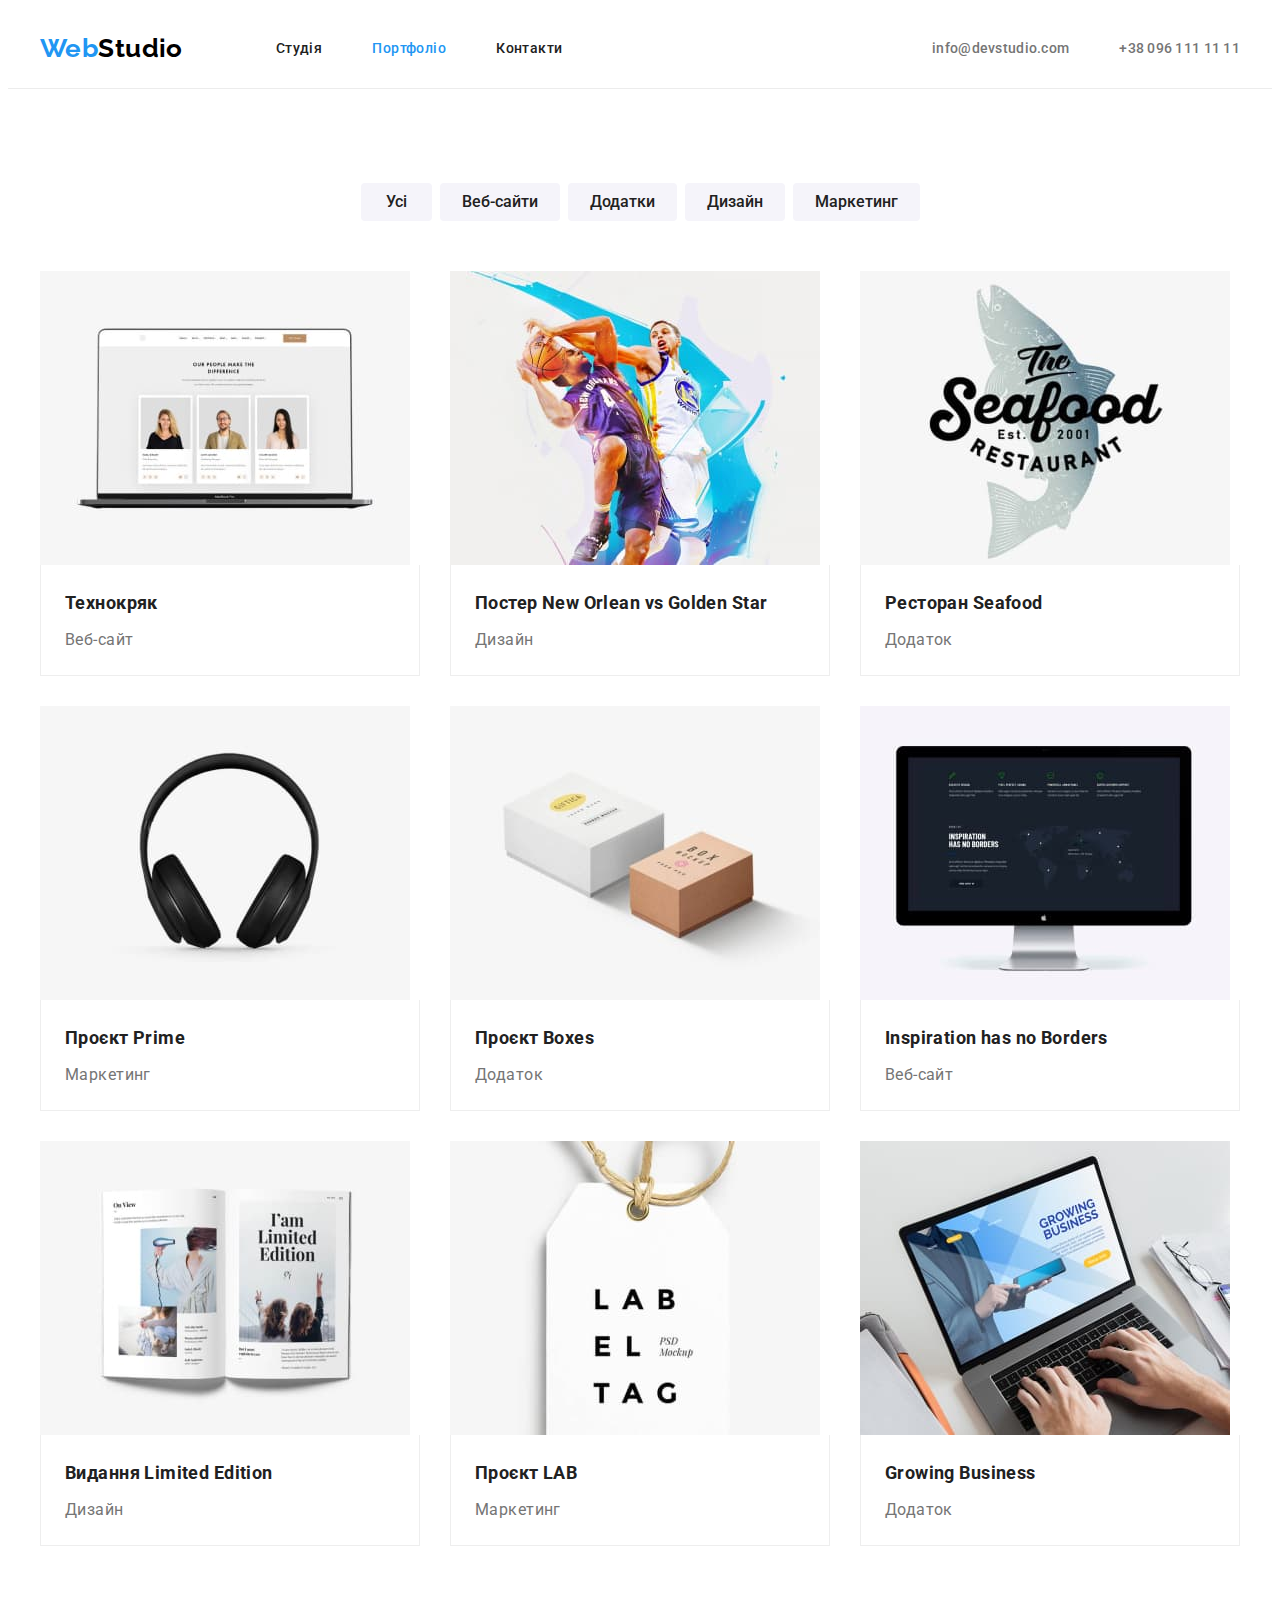
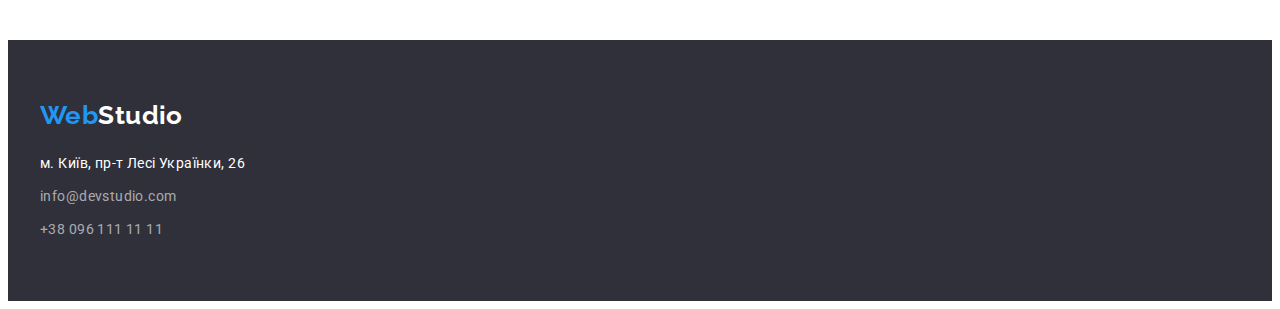
==== commit 3626294c: "fix: change paddins and margin in footer, change border in cards" ====
--- a/portfolio.html
+++ b/portfolio.html
@@ -75,11 +75,10 @@
                   width="370"
                   height="294"
                 />
-                <div class="card-border">
-                  <div class="card-content">
-                    <h2 class="cards-title">Технокряк</h2>
-                    <p class="cards-text">Веб-сайт</p>
-                  </div>
+
+                <div class="card-content">
+                  <h2 class="cards-title">Технокряк</h2>
+                  <p class="cards-text">Веб-сайт</p>
                 </div>
               </a>
             </li>
@@ -93,13 +92,12 @@
                   width="370"
                   height="294"
                 />
-                <div class="card-border">
-                  <div class="card-content">
-                    <h2 class="cards-title">
-                      Постер <span lang="en">New Orlean vs Golden Star</span>
-                    </h2>
-                    <p class="cards-text">Дизайн</p>
-                  </div>
+
+                <div class="card-content">
+                  <h2 class="cards-title">
+                    Постер <span lang="en">New Orlean vs Golden Star</span>
+                  </h2>
+                  <p class="cards-text">Дизайн</p>
                 </div>
               </a>
             </li>
@@ -113,11 +111,10 @@
                   width="370"
                   height="294"
                 />
-                <div class="card-border">
-                  <div class="card-content">
-                    <h2 class="cards-title">Ресторан Seafood</h2>
-                    <p class="cards-text">Додаток</p>
-                  </div>
+
+                <div class="card-content">
+                  <h2 class="cards-title">Ресторан Seafood</h2>
+                  <p class="cards-text">Додаток</p>
                 </div>
               </a>
             </li>
@@ -131,11 +128,10 @@
                   width="370"
                   height="294"
                 />
-                <div class="card-border">
-                  <div class="card-content">
-                    <h2 class="cards-title">Проєкт <span lang="en">Prime</span></h2>
-                    <p class="cards-text">Маркетинг</p>
-                  </div>
+
+                <div class="card-content">
+                  <h2 class="cards-title">Проєкт <span lang="en">Prime</span></h2>
+                  <p class="cards-text">Маркетинг</p>
                 </div>
               </a>
             </li>
@@ -149,11 +145,10 @@
                   width="370"
                   height="294"
                 />
-                <div class="card-border">
-                  <div class="card-content">
-                    <h2 class="cards-title">Проєкт <span lang="en">Boxes</span></h2>
-                    <p class="cards-text">Додаток</p>
-                  </div>
+
+                <div class="card-content">
+                  <h2 class="cards-title">Проєкт <span lang="en">Boxes</span></h2>
+                  <p class="cards-text">Додаток</p>
                 </div>
               </a>
             </li>
@@ -167,11 +162,10 @@
                   width="370"
                   height="294"
                 />
-                <div class="card-border">
-                  <div class="card-content">
-                    <h2 class="cards-title" lang="en">Inspiration has no Borders</h2>
-                    <p class="cards-text">Веб-сайт</p>
-                  </div>
+
+                <div class="card-content">
+                  <h2 class="cards-title" lang="en">Inspiration has no Borders</h2>
+                  <p class="cards-text">Веб-сайт</p>
                 </div>
               </a>
             </li>
@@ -185,11 +179,10 @@
                   width="370"
                   height="294"
                 />
-                <div class="card-border">
-                  <div class="card-content">
-                    <h2 class="cards-title">Видання <span lang="en">Limited Edition</span></h2>
-                    <p class="cards-text">Дизайн</p>
-                  </div>
+
+                <div class="card-content">
+                  <h2 class="cards-title">Видання <span lang="en">Limited Edition</span></h2>
+                  <p class="cards-text">Дизайн</p>
                 </div>
               </a>
             </li>
@@ -203,11 +196,10 @@
                   width="370"
                   height="294"
                 />
-                <div class="card-border">
-                  <div class="card-content">
-                    <h2 class="cards-title">Проєкт <span lang="en">LAB</span></h2>
-                    <p class="cards-text">Маркетинг</p>
-                  </div>
+
+                <div class="card-content">
+                  <h2 class="cards-title">Проєкт <span lang="en">LAB</span></h2>
+                  <p class="cards-text">Маркетинг</p>
                 </div>
               </a>
             </li>
@@ -221,11 +213,10 @@
                   width="370"
                   height="294"
                 />
-                <div class="card-border">
-                  <div class="card-content">
-                    <h2 class="cards-title" lang="en">Growing Business</h2>
-                    <p class="cards-text">Додаток</p>
-                  </div>
+
+                <div class="card-content">
+                  <h2 class="cards-title" lang="en">Growing Business</h2>
+                  <p class="cards-text">Додаток</p>
                 </div>
               </a>
             </li>
@@ -247,7 +238,9 @@
           <!-- footer contacts-->
           <ul class="auth-adress list">
             <li class="item">
-              <a class="contact-link link" href="mailto:info@devstudio.com"> info@devstudio.com</a>
+              <a class="contact-link mail link" href="mailto:info@devstudio.com">
+                info@devstudio.com</a
+              >
             </li>
             <li class="item">
               <a class="contact-link link" href="tel:+380961111111"> +38 096 111 11 11</a>
--- a/css/styless.css
+++ b/css/styless.css
@@ -137,15 +137,11 @@
   margin-left: auto;
 }
 
-.auth-nav > .item {
+.auth-nav .link {
   display: block;
   padding-top: 32px;
   padding-bottom: 32px;
 
-  /* outline: 1px solid rgb(6, 94, 34); */
-}
-
-.auth-nav.link {
   color: var(--main-text-color);
   font-weight: 500;
   line-height: calc(16 / 14);
@@ -324,9 +320,6 @@
 
 .footer {
   background-color: var(--dark-background-color);
-}
-
-.footer > .container {
   padding-top: 60px;
   padding-bottom: 60px;
 }
@@ -350,14 +343,16 @@
   font-style: normal;
 }
 .adress-street {
+  margin-bottom: 9px;
+
   color: var(--main-title-color);
   font-style: normal;
   line-height: calc(24 / 14);
 }
 
-.auth-adress > .item {
-  display: block;
-  margin-top: 9px;
+.mail {
+  display: block;
+  margin-bottom: 9px;
 }
 
 .contact-link {
@@ -434,14 +429,14 @@
 }
 
 .card-content {
-  margin-top: var(--gap-pagePF-elements-text);
-  margin-bottom: var(--gap-pagePF-elements-text);
-  margin-right: 24px;
-  margin-left: 24px;
-}
-
-.card-border {
-  border: 1px solid var(--card-border-color);
+  padding-top: var(--gap-pagePF-elements-text);
+  padding-bottom: var(--gap-pagePF-elements-text);
+  padding-right: 24px;
+  padding-left: 24px;
+
+  border-right: 1px solid var(--card-border-color);
+  border-bottom: 1px solid var(--card-border-color);
+  border-left: 1px solid var(--card-border-color);
 }
 
 .cards-title {
